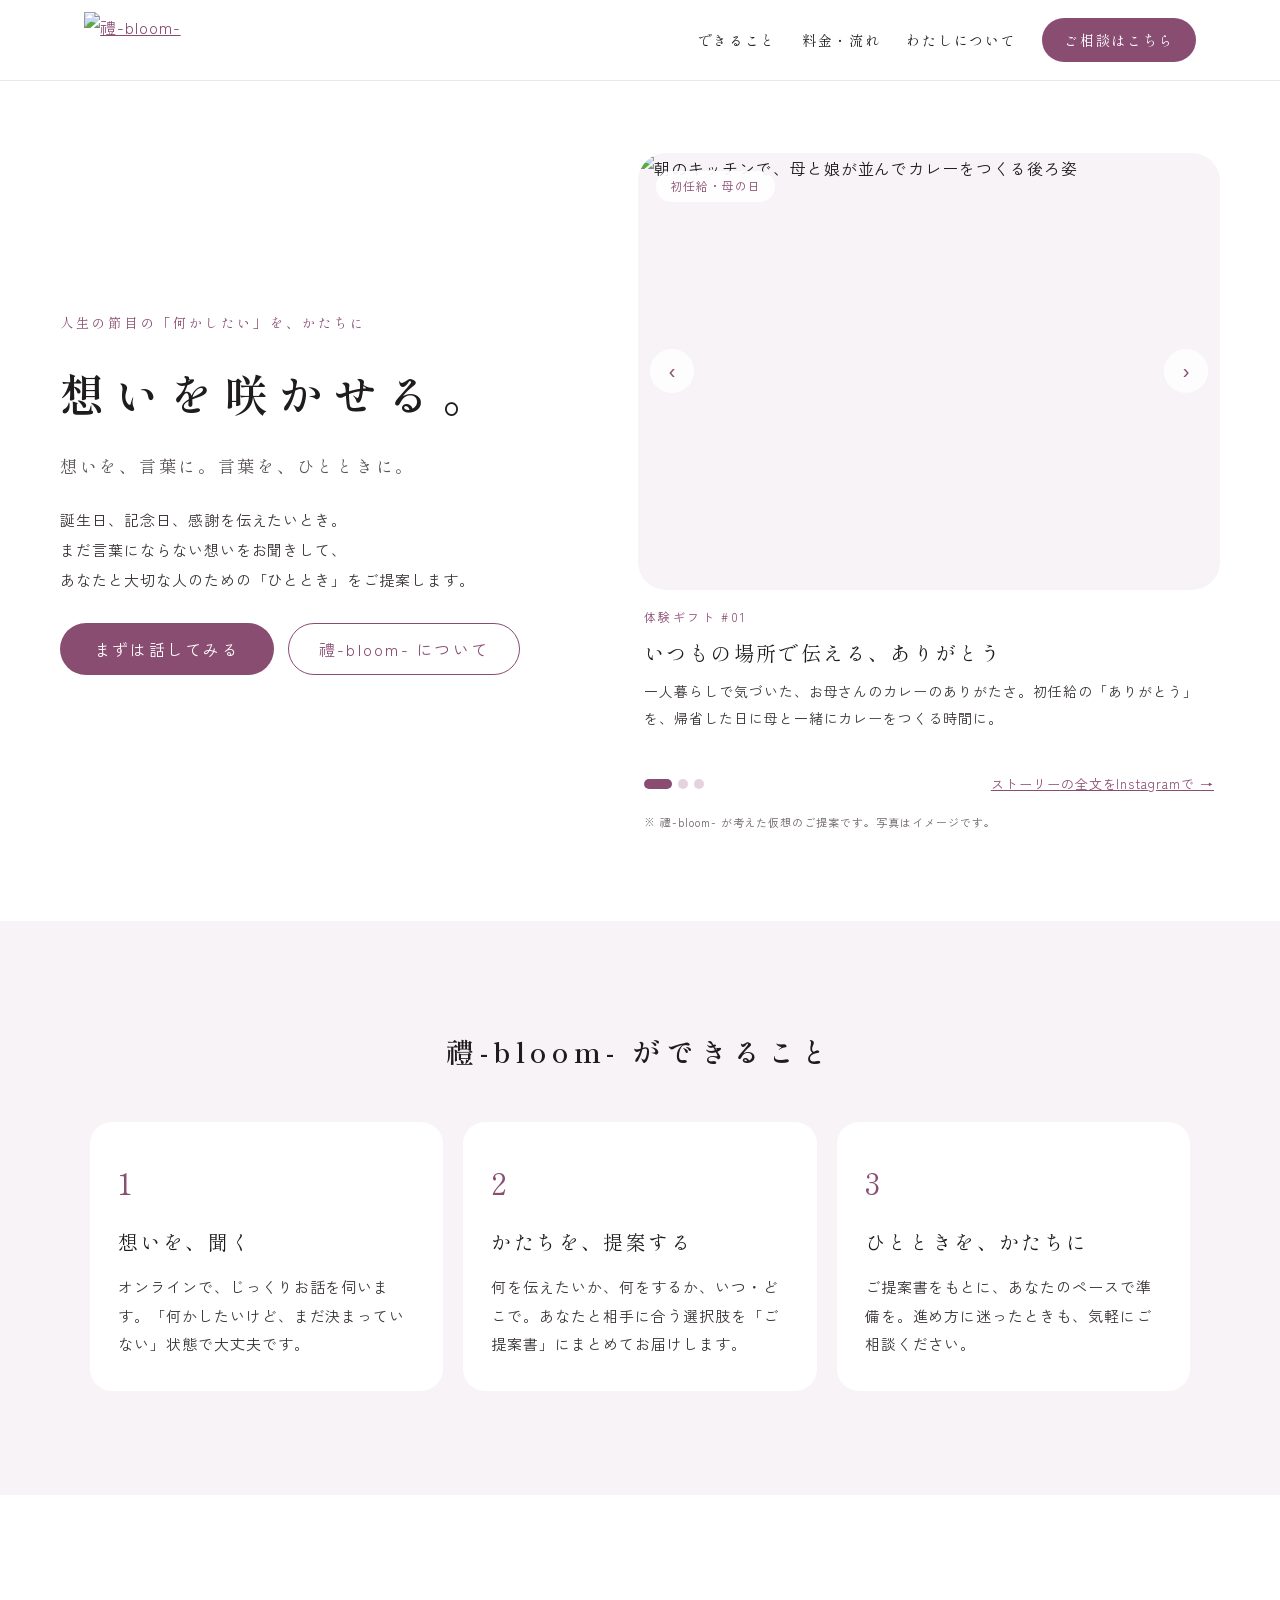
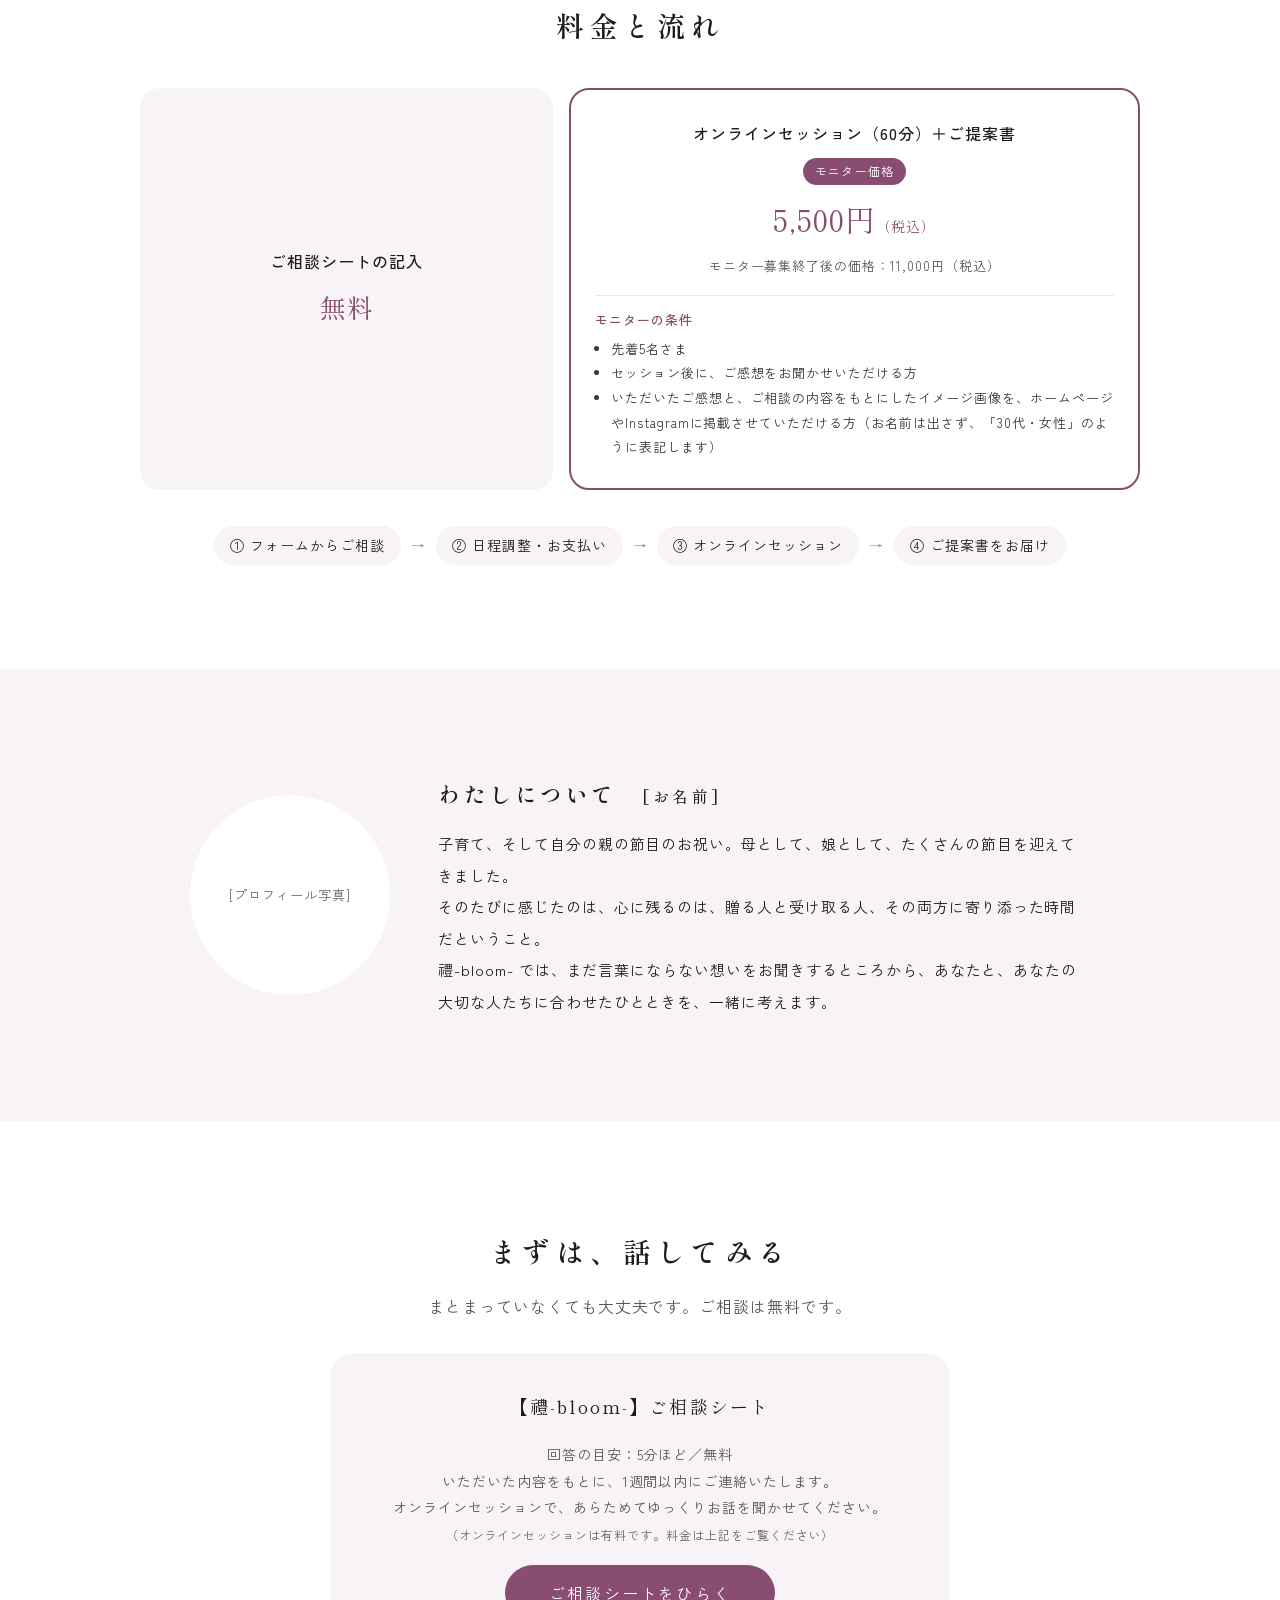
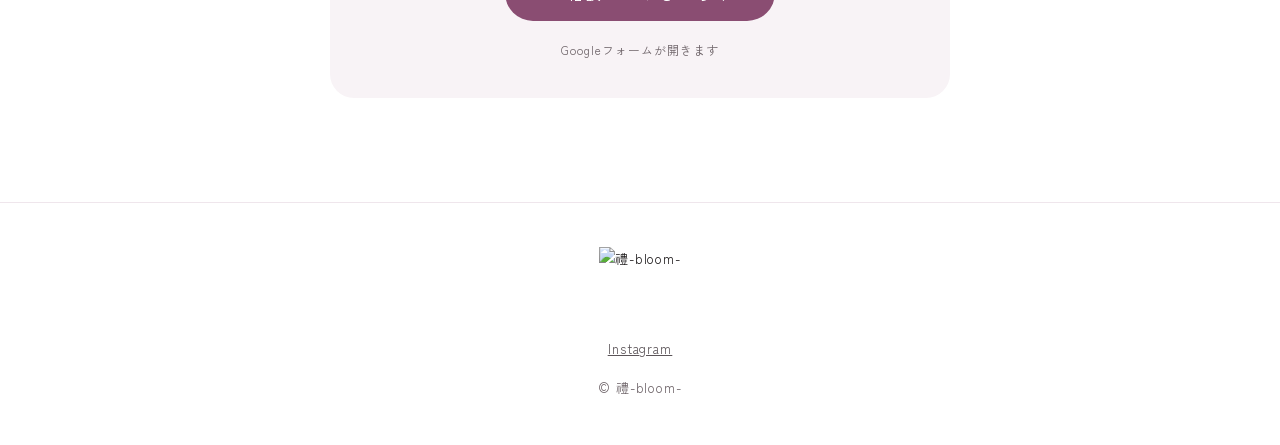
==== index.html @ 2787a394 "Add files via upload" ====
<!doctype html>
<html lang="ja">
<head>
<meta charset="utf-8">
<meta name="viewport" content="width=device-width, initial-scale=1">
<title>禮-bloom- | 想いを咲かせる。</title>
<meta name="description" content="人生の節目の「何かしたい」を、かたちに。まだ言葉にならない想いをお聞きして、あなたと大切な人のための「ひととき」をご提案します。">
<meta property="og:title" content="禮-bloom- | 想いを咲かせる。">
<meta property="og:description" content="人生の節目の「何かしたい」を、かたちに。">
<meta property="og:type" content="website">
<meta property="og:image" content="images/logo.png">
<link rel="icon" href="images/logo.png">
<link rel="preconnect" href="https://fonts.googleapis.com">
<link rel="preconnect" href="https://fonts.gstatic.com" crossorigin>
<link href="https://fonts.googleapis.com/css2?family=Shippori+Mincho:wght@500;600;700&family=Zen+Kaku+Gothic+New:wght@400;500&display=swap" rel="stylesheet">
<link rel="stylesheet" href="style.css">
</head>
<body>

<!-- Header -->
<header class="site-header">
  <div class="header-inner">
    <a href="#top" class="logo-link" aria-label="禮-bloom- トップへ"><img src="images/logo.png" alt="禮-bloom-" class="logo-header"></a>
    <nav class="main-nav" aria-label="メインメニュー">
      <a href="#what">できること</a>
      <a href="#price">料金・流れ</a>
      <a href="#about">わたしについて</a>
      <a href="#form" class="nav-cta">ご相談はこちら</a>
    </nav>
  </div>
</header>

<main>

<!-- 1 Hero -->
<section id="top" class="hero">
  <div class="hero-inner">
    <div class="hero-message">
      <p class="eyebrow">人生の節目の「何かしたい」を、かたちに</p>
      <h1>想いを咲かせる。</h1>
      <p class="hero-sub">想いを、言葉に。言葉を、ひとときに。</p>
      <p class="hero-text">誕生日、記念日、感謝を伝えたいとき。<br>まだ言葉にならない想いをお聞きして、<br>あなたと大切な人のための「ひととき」をご提案します。</p>
      <div class="hero-buttons">
        <a href="#form" class="btn btn-primary">まずは話してみる</a>
        <a href="#what" class="btn btn-outline">禮-bloom- について</a>
      </div>
    </div>

    <!-- Story carousel -->
    <div class="carousel" role="region" aria-roledescription="スライドショー" aria-label="仮想提案のストーリー">
      <div class="carousel-frame">
        <img src="images/story1-curry.jpg" alt="朝のキッチンで、母と娘が並んでカレーをつくる後ろ姿" class="slide is-active" aria-hidden="false">
        <img src="images/story2-fishing.jpg" alt="釣り場で並んで座る父と息子の後ろ姿" class="slide" aria-hidden="true">
        <img src="images/story3-garden.jpg" alt="庭で並んで苗を植える祖母と孫の手元" class="slide" aria-hidden="true">
        <span class="carousel-tag" id="carousel-tag"></span>
        <button type="button" class="carousel-btn carousel-prev" id="carousel-prev" aria-label="前のストーリー">‹</button>
        <button type="button" class="carousel-btn carousel-next" id="carousel-next" aria-label="次のストーリー">›</button>
      </div>
      <div class="carousel-caption" aria-live="polite">
        <p class="carousel-no" id="carousel-no"></p>
        <p class="carousel-title" id="carousel-title"></p>
        <p class="carousel-text" id="carousel-text"></p>
      </div>
      <div class="carousel-foot">
        <div class="carousel-dots" id="carousel-dots"></div>
        <a href="https://www.instagram.com/rei_bloom_/" target="_blank" rel="noopener">ストーリーの全文をInstagramで →</a>
      </div>
      <p class="carousel-note">※ 禮-bloom- が考えた仮想のご提案です。写真はイメージです。</p>
    </div>
  </div>
</section>

<!-- 2 What -->
<section id="what" class="section section-tint">
  <div class="container">
    <h2 class="section-title">禮-bloom- ができること</h2>
    <ol class="cards">
      <li class="card">
        <span class="card-no">1</span>
        <p class="card-title">想いを、聞く</p>
        <p>オンラインで、じっくりお話を伺います。「何かしたいけど、まだ決まっていない」状態で大丈夫です。</p>
      </li>
      <li class="card">
        <span class="card-no">2</span>
        <p class="card-title">かたちを、提案する</p>
        <p>何を伝えたいか、何をするか、いつ・どこで。あなたと相手に合う選択肢を「ご提案書」にまとめてお届けします。</p>
      </li>
      <li class="card">
        <span class="card-no">3</span>
        <p class="card-title">ひとときを、かたちに</p>
        <p>ご提案書をもとに、あなたのペースで準備を。進め方に迷ったときも、気軽にご相談ください。</p>
      </li>
    </ol>
  </div>
</section>

<!-- 3 Price & flow -->
<section id="price" class="section">
  <div class="container container-narrow">
    <h2 class="section-title">料金と流れ</h2>
    <div class="price-row">
      <div class="price-box price-free">
        <p class="price-name">ご相談シートの記入</p>
        <p class="price-amount">無料</p>
      </div>
      <div class="price-box price-main">
        <p class="price-name">オンラインセッション（60分）＋ご提案書</p>
        <p class="price-badge">モニター価格</p>
        <p class="price-amount">5,500円<span class="price-tax">（税込）</span></p>
        <p class="price-after">モニター募集終了後の価格：11,000円（税込）</p>
        <div class="price-terms">
          <p class="price-terms-title">モニターの条件</p>
          <ul>
            <li>先着5名さま</li>
            <li>セッション後に、ご感想をお聞かせいただける方</li>
            <li>いただいたご感想と、ご相談の内容をもとにしたイメージ画像を、ホームページやInstagramに掲載させていただける方（お名前は出さず、「30代・女性」のように表記します）</li>
          </ul>
        </div>
      </div>
    </div>
    <div class="flow">
      <span>① フォームからご相談</span><span class="flow-arrow" aria-hidden="true">→</span>
      <span>② 日程調整・お支払い</span><span class="flow-arrow" aria-hidden="true">→</span>
      <span>③ オンラインセッション</span><span class="flow-arrow" aria-hidden="true">→</span>
      <span>④ ご提案書をお届け</span>
    </div>
  </div>
</section>

<!-- 4 About -->
<section id="about" class="section section-tint">
  <div class="container container-about">
    <div class="profile-photo" role="img" aria-label="プロフィール写真">[プロフィール写真]</div>
    <div class="about-text">
      <h2>わたしについて　<span class="about-name">[お名前]</span></h2>
      <p>子育て、そして自分の親の節目のお祝い。母として、娘として、たくさんの節目を迎えてきました。<br>そのたびに感じたのは、心に残るのは、贈る人と受け取る人、その両方に寄り添った時間だということ。<br>禮-bloom- では、まだ言葉にならない想いをお聞きするところから、あなたと、あなたの大切な人たちに合わせたひとときを、一緒に考えます。</p>
    </div>
  </div>
</section>

<!-- 5 Form -->
<section id="form" class="section">
  <div class="container container-form">
    <div class="form-head">
      <h2 class="section-title">まずは、話してみる</h2>
      <p class="form-lead">まとまっていなくても大丈夫です。ご相談は無料です。</p>
    </div>
    <div class="form-box">
      <p class="form-box-title">【禮-bloom-】ご相談シート</p>
      <p class="form-box-text">回答の目安：5分ほど／無料<br>いただいた内容をもとに、1週間以内にご連絡いたします。<br>オンラインセッションで、あらためてゆっくりお話を聞かせてください。<br><span class="form-box-small">（オンラインセッションは有料です。料金は上記をご覧ください）</span></p>
      <a href="https://docs.google.com/forms/d/e/1FAIpQLScku2v5sn05pSU7Vfi2vdODWiv_Yur9OLWoHPgOCE2PfsYzQA/viewform" class="btn btn-primary btn-large" target="_blank" rel="noopener">ご相談シートをひらく</a>
      <p class="form-box-small">Googleフォームが開きます</p>
    </div>
  </div>
</section>

</main>

<!-- Footer -->
<footer class="site-footer">
  <div class="footer-inner">
    <img src="images/logo.png" alt="禮-bloom-" class="logo-footer">
    <div class="footer-links">
      <a href="https://www.instagram.com/rei_bloom_/" target="_blank" rel="noopener">Instagram</a>
      <!-- 公開前に追加：特定商取引法に基づく表記 / プライバシーポリシー -->
    </div>
    <p class="copyright">© 禮-bloom-</p>
  </div>
</footer>

<script src="script.js"></script>
</body>
</html>
---- style.css ----
*,*::before,*::after{box-sizing:border-box}
html{scroll-behavior:smooth}
body{margin:0;background:#fff;color:#1F1C1D;font-family:'Zen Kaku Gothic New',sans-serif;font-size:16px;line-height:1.9;letter-spacing:.06em}
img{max-width:100%}
a{color:#8A4D72}
a:hover{color:#6B3857}
.serif,h1,h2,.nav-serif{font-family:'Shippori Mincho',serif}

/* header */
.site-header{border-bottom:1px solid #EFE6EC;background:#fff;position:sticky;top:0;z-index:10}
.header-inner{max-width:1160px;margin:0 auto;padding:12px 24px;display:flex;flex-wrap:wrap;align-items:center;justify-content:space-between;gap:16px}
.logo-link{display:inline-flex;align-items:center;min-height:44px}
.logo-header{height:56px;width:auto;display:block}
.main-nav{display:flex;flex-wrap:wrap;align-items:center;gap:8px 26px;font-family:'Shippori Mincho',serif;font-size:14px;letter-spacing:.12em}
.main-nav a{color:#1F1C1D;text-decoration:none}
.main-nav a:hover{color:#8A4D72}
.main-nav .nav-cta{display:inline-flex;align-items:center;min-height:44px;padding:0 22px;border-radius:999px;background:#8A4D72;color:#fff}
.main-nav .nav-cta:hover{background:#6B3857;color:#fff}
section[id]{scroll-margin-top:90px}

/* buttons */
.btn{display:inline-flex;align-items:center;justify-content:center;text-decoration:none;letter-spacing:.14em;border-radius:999px;min-height:52px}
.btn-primary{padding:0 34px;background:#8A4D72;color:#fff}
.btn-primary:hover{background:#6B3857;color:#fff}
.btn-outline{padding:0 30px;border:1px solid #8A4D72;color:#8A4D72}
.btn-outline:hover{background:#F8F3F6}
.btn-large{min-height:56px;padding:0 44px}

/* hero */
.hero{padding:72px 24px 88px;background:#fff;overflow:hidden}
.hero-inner{max-width:1160px;margin:0 auto;display:flex;flex-wrap:wrap;align-items:center;gap:56px}
.hero-message{flex:1 1 400px;min-width:0;display:flex;flex-direction:column;gap:22px}
.eyebrow{margin:0;font-family:'Shippori Mincho',serif;font-size:13px;letter-spacing:.24em;color:#8A4D72}
.hero h1{margin:0;font-weight:600;font-size:44px;line-height:1.6;letter-spacing:.24em}
.hero-sub{margin:0;font-family:'Shippori Mincho',serif;font-size:17px;letter-spacing:.16em;color:#5B5458}
.hero-text{margin:0;font-size:15px;line-height:2;color:#3A3436}
.hero-buttons{display:flex;flex-wrap:wrap;gap:14px;margin-top:6px}

/* carousel */
.carousel{flex:1 1 460px;min-width:0;display:flex;flex-direction:column;gap:16px}
.carousel-frame{position:relative;width:100%;aspect-ratio:4/3;border-radius:28px;overflow:hidden;background:#F8F3F6}
.slide{position:absolute;inset:0;width:100%;height:100%;object-fit:cover;opacity:0;transition:opacity 1s ease}
.slide.is-active{opacity:1}
.carousel-tag{position:absolute;left:18px;top:18px;padding:4px 14px;border-radius:999px;background:rgba(255,255,255,.92);font-size:12px;color:#8A4D72}
.carousel-btn{position:absolute;top:50%;transform:translateY(-50%);width:44px;height:44px;border-radius:50%;border:0;background:rgba(255,255,255,.85);color:#8A4D72;font-size:20px;cursor:pointer}
.carousel-btn:hover{background:#fff}
.carousel-prev{left:12px}
.carousel-next{right:12px}
.carousel-caption{min-height:150px;display:flex;flex-direction:column;gap:6px;padding:0 6px}
.carousel-caption p{margin:0}
.carousel-no{font-size:12px;letter-spacing:.2em;color:#8A4D72}
.carousel-title{font-family:'Shippori Mincho',serif;font-size:20px;letter-spacing:.12em}
.carousel-text{font-size:14px;line-height:1.9;color:#3A3436}
.carousel-foot{display:flex;align-items:center;justify-content:space-between;gap:12px;padding:0 6px;flex-wrap:wrap}
.carousel-foot a{font-size:13px}
.carousel-dots{display:flex;gap:6px}
.carousel-dots button{width:10px;height:10px;border:0;padding:0;border-radius:999px;cursor:pointer;transition:width .4s;background:#E4D3DE}
.carousel-dots button.is-active{width:28px;background:#8A4D72}
.carousel-note{margin:0;padding:0 6px;font-size:11px;color:#6E6469}

/* sections */
.section{padding:104px 24px}
.section-tint{background:#F8F3F6}
.container{max-width:1100px;margin:0 auto;display:flex;flex-direction:column;gap:44px}
.container-narrow{max-width:1000px;gap:36px}
.section-title{margin:0;text-align:center;font-family:'Shippori Mincho',serif;font-weight:600;font-size:28px;letter-spacing:.2em}

/* cards */
.cards{margin:0;padding:0;list-style:none;display:flex;flex-wrap:wrap;gap:20px}
.card{flex:1 1 280px;min-width:0;background:#fff;border-radius:22px;padding:32px 28px;display:flex;flex-direction:column;gap:12px}
.card p{margin:0;font-size:15px;color:#3A3436}
.card-no{font-family:'Shippori Mincho',serif;font-size:30px;color:#8A4D72}
.card .card-title{font-family:'Shippori Mincho',serif;font-size:20px;letter-spacing:.12em;color:#1F1C1D}

/* price */
.price-row{display:flex;flex-wrap:wrap;gap:16px;align-items:stretch}
.price-box{min-width:0;border-radius:20px;padding:28px 24px;text-align:center;display:flex;flex-direction:column;gap:6px}
.price-box p{margin:0}
.price-free{flex:1 1 220px;background:#F8F3F6;justify-content:center}
.price-main{flex:1.4 1 300px;background:#fff;border:2px solid #8A4D72}
.price-name{font-weight:500}
.price-amount{font-family:'Shippori Mincho',serif;font-size:26px;color:#8A4D72}
.price-main .price-amount{font-size:30px}
.price-tax{font-size:14px}
.price-badge{align-self:center;margin-top:4px!important;padding:2px 12px;border-radius:999px;background:#8A4D72;color:#fff;font-size:12px;letter-spacing:.1em}
.price-after{font-size:13px;color:#5B5458}
.price-terms{margin-top:10px;padding-top:12px;border-top:1px solid #EFE6EC;text-align:left;font-size:13px;color:#3A3436}
.price-terms-title{margin:0 0 4px!important;font-weight:500;color:#8A4D72}
.price-terms ul{margin:0;padding-left:1.2em}
.flow{display:flex;flex-wrap:wrap;justify-content:center;align-items:center;gap:8px 10px;font-size:14px}
.flow span:not(.flow-arrow){padding:6px 16px;border-radius:999px;background:#F8F3F6}
.flow-arrow{color:#CC88B0}

/* about */
.container-about{max-width:900px;flex-direction:row;flex-wrap:wrap;gap:48px;align-items:center}
.profile-photo{flex:0 0 200px;height:200px;border-radius:50%;background:#fff;display:flex;align-items:center;justify-content:center;font-size:13px;color:#6E6469;margin:0 auto;overflow:hidden}
.profile-photo img{width:100%;height:100%;object-fit:cover}
.about-text{flex:1 1 400px;min-width:0;display:flex;flex-direction:column;gap:14px}
.about-text h2{margin:0;font-family:'Shippori Mincho',serif;font-weight:600;font-size:22px;letter-spacing:.16em}
.about-name{font-size:16px;font-weight:500}
.about-text p{margin:0;font-size:15px;line-height:2.1}

/* form */
.container-form{max-width:620px;gap:32px}
.form-head{display:flex;flex-direction:column;align-items:center;gap:12px;text-align:center}
.form-lead{margin:0;color:#5B5458}
.form-box{background:#F8F3F6;border-radius:24px;padding:36px 32px;display:flex;flex-direction:column;align-items:center;gap:18px;text-align:center}
.form-box p{margin:0}
.form-box-title{font-family:'Shippori Mincho',serif;font-size:18px;letter-spacing:.12em}
.form-box-text{font-size:14px;color:#5B5458}
.form-box-small{font-size:12px;color:#6E6469}

/* footer */
.site-footer{border-top:1px solid #EFE6EC;padding:44px 24px}
.footer-inner{max-width:1120px;margin:0 auto;display:flex;flex-direction:column;align-items:center;gap:14px;font-size:13px;text-align:center}
.logo-footer{height:76px;width:auto}
.footer-links{display:flex;flex-wrap:wrap;justify-content:center;gap:8px 24px}
.footer-links a{color:#5B5458}
.copyright{margin:0;color:#6E6469}

/* mobile */
@media (max-width:640px){
  .hero{padding:48px 20px 64px}
  .hero h1{font-size:34px;letter-spacing:.18em}
  .section{padding:72px 20px}
  .section-title{font-size:24px}
  .header-inner{padding:10px 16px}
  .logo-header{height:44px}
  .main-nav{gap:6px 16px;font-size:13px}
  .main-nav .nav-cta{padding:0 16px}
  .form-box{padding:28px 20px}
  .container-about{gap:28px}
}

@media (prefers-reduced-motion:reduce){
  html{scroll-behavior:auto}
  .slide,.carousel-dots button{transition:none}
}
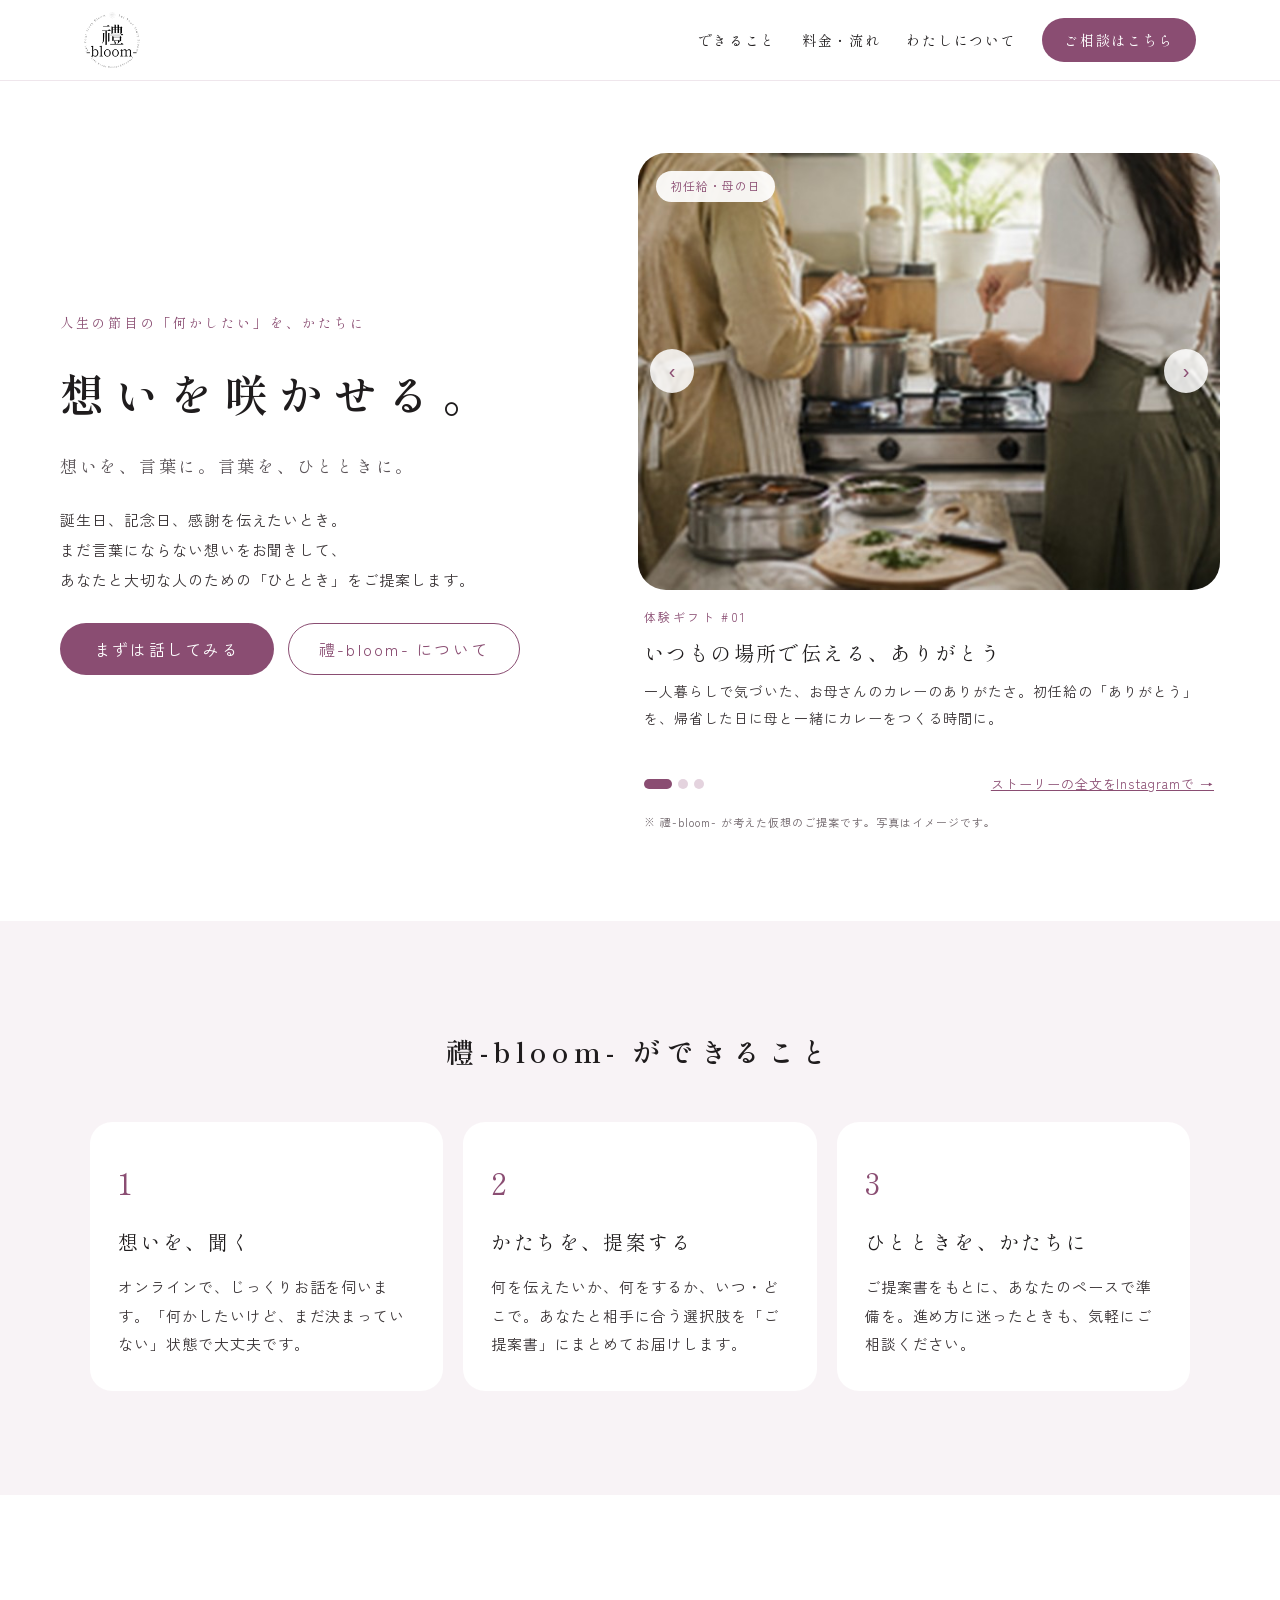
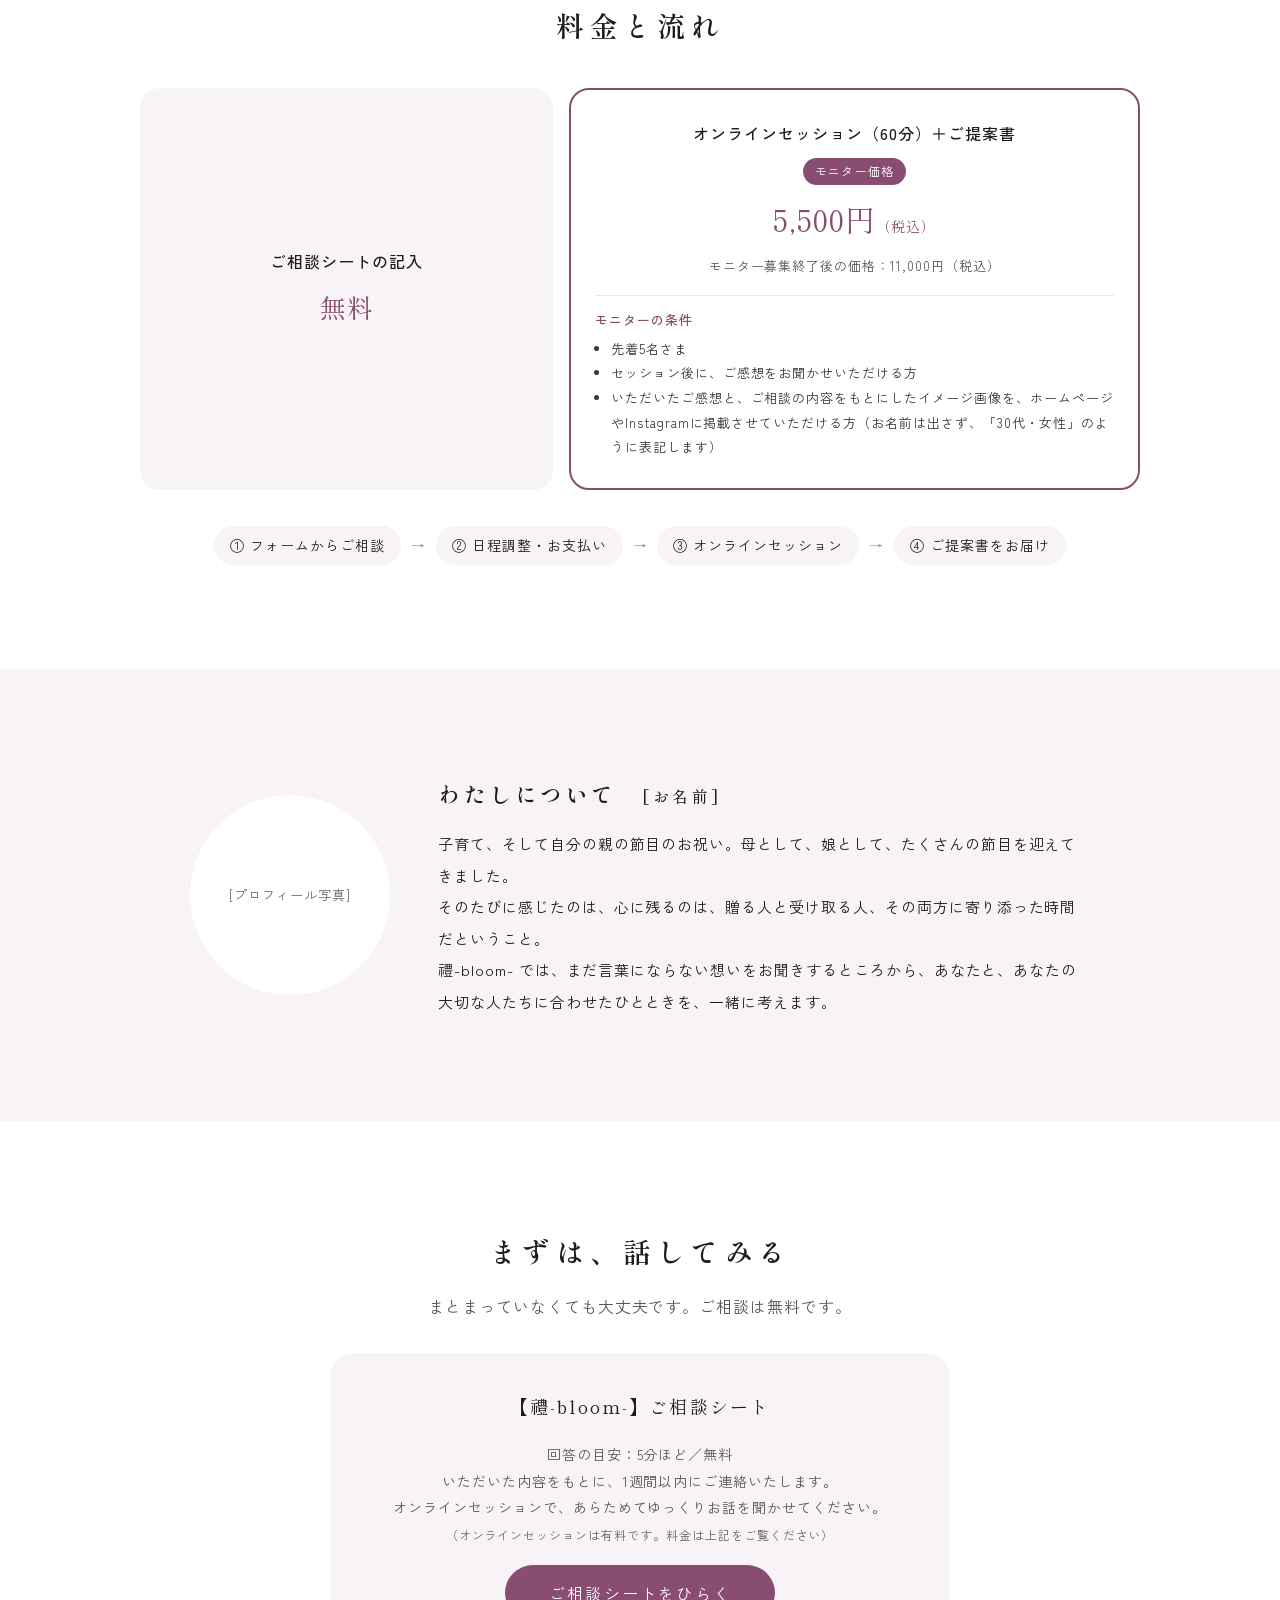
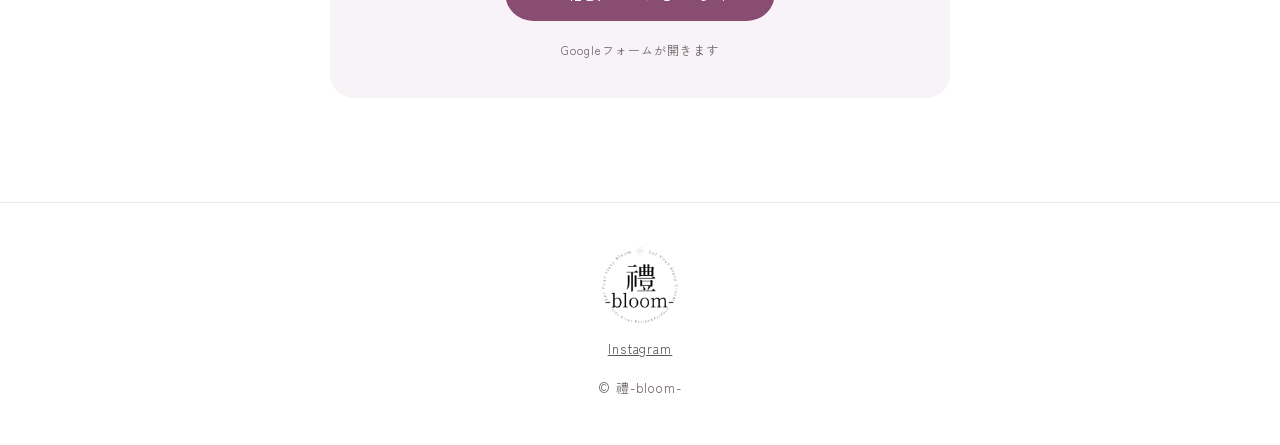
==== commit ef18a70e: "Add files via upload" ====
--- a/index.html
+++ b/index.html
@@ -8,8 +8,8 @@
 <meta property="og:title" content="禮-bloom- | 想いを咲かせる。">
 <meta property="og:description" content="人生の節目の「何かしたい」を、かたちに。">
 <meta property="og:type" content="website">
-<meta property="og:image" content="images/logo.png">
-<link rel="icon" href="images/logo.png">
+<meta property="og:image" content="logo.png">
+<link rel="icon" href="logo.png">
 <link rel="preconnect" href="https://fonts.googleapis.com">
 <link rel="preconnect" href="https://fonts.gstatic.com" crossorigin>
 <link href="https://fonts.googleapis.com/css2?family=Shippori+Mincho:wght@500;600;700&family=Zen+Kaku+Gothic+New:wght@400;500&display=swap" rel="stylesheet">
@@ -20,7 +20,7 @@
 <!-- Header -->
 <header class="site-header">
   <div class="header-inner">
-    <a href="#top" class="logo-link" aria-label="禮-bloom- トップへ"><img src="images/logo.png" alt="禮-bloom-" class="logo-header"></a>
+    <a href="#top" class="logo-link" aria-label="禮-bloom- トップへ"><img src="logo.png" alt="禮-bloom-" class="logo-header"></a>
     <nav class="main-nav" aria-label="メインメニュー">
       <a href="#what">できること</a>
       <a href="#price">料金・流れ</a>
@@ -49,9 +49,9 @@
     <!-- Story carousel -->
     <div class="carousel" role="region" aria-roledescription="スライドショー" aria-label="仮想提案のストーリー">
       <div class="carousel-frame">
-        <img src="images/story1-curry.jpg" alt="朝のキッチンで、母と娘が並んでカレーをつくる後ろ姿" class="slide is-active" aria-hidden="false">
-        <img src="images/story2-fishing.jpg" alt="釣り場で並んで座る父と息子の後ろ姿" class="slide" aria-hidden="true">
-        <img src="images/story3-garden.jpg" alt="庭で並んで苗を植える祖母と孫の手元" class="slide" aria-hidden="true">
+        <img src="story1-curry.jpg" alt="朝のキッチンで、母と娘が並んでカレーをつくる後ろ姿" class="slide is-active" aria-hidden="false">
+        <img src="story2-fishing.jpg" alt="釣り場で並んで座る父と息子の後ろ姿" class="slide" aria-hidden="true">
+        <img src="story3-garden.jpg" alt="庭で並んで苗を植える祖母と孫の手元" class="slide" aria-hidden="true">
         <span class="carousel-tag" id="carousel-tag"></span>
         <button type="button" class="carousel-btn carousel-prev" id="carousel-prev" aria-label="前のストーリー">‹</button>
         <button type="button" class="carousel-btn carousel-next" id="carousel-next" aria-label="次のストーリー">›</button>
@@ -159,7 +159,7 @@
 <!-- Footer -->
 <footer class="site-footer">
   <div class="footer-inner">
-    <img src="images/logo.png" alt="禮-bloom-" class="logo-footer">
+    <img src="logo.png" alt="禮-bloom-" class="logo-footer">
     <div class="footer-links">
       <a href="https://www.instagram.com/rei_bloom_/" target="_blank" rel="noopener">Instagram</a>
       <!-- 公開前に追加：特定商取引法に基づく表記 / プライバシーポリシー -->
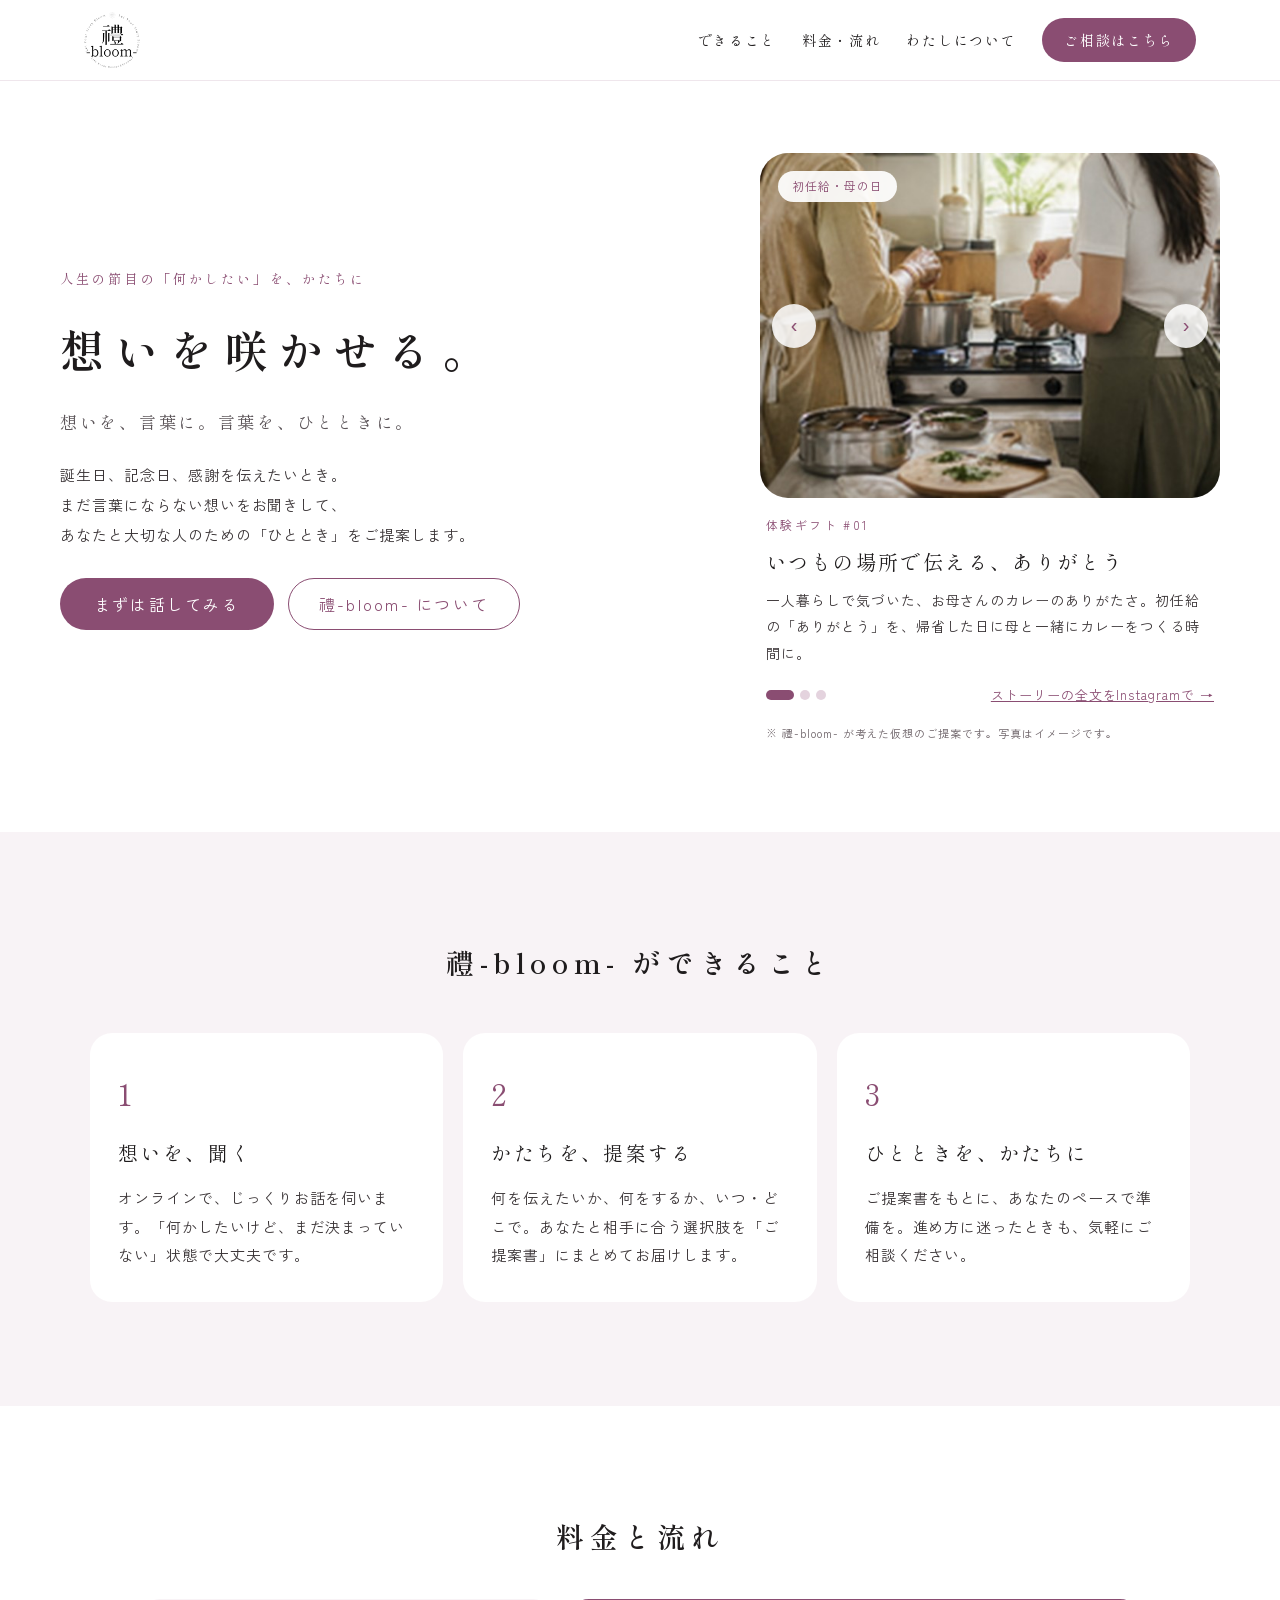
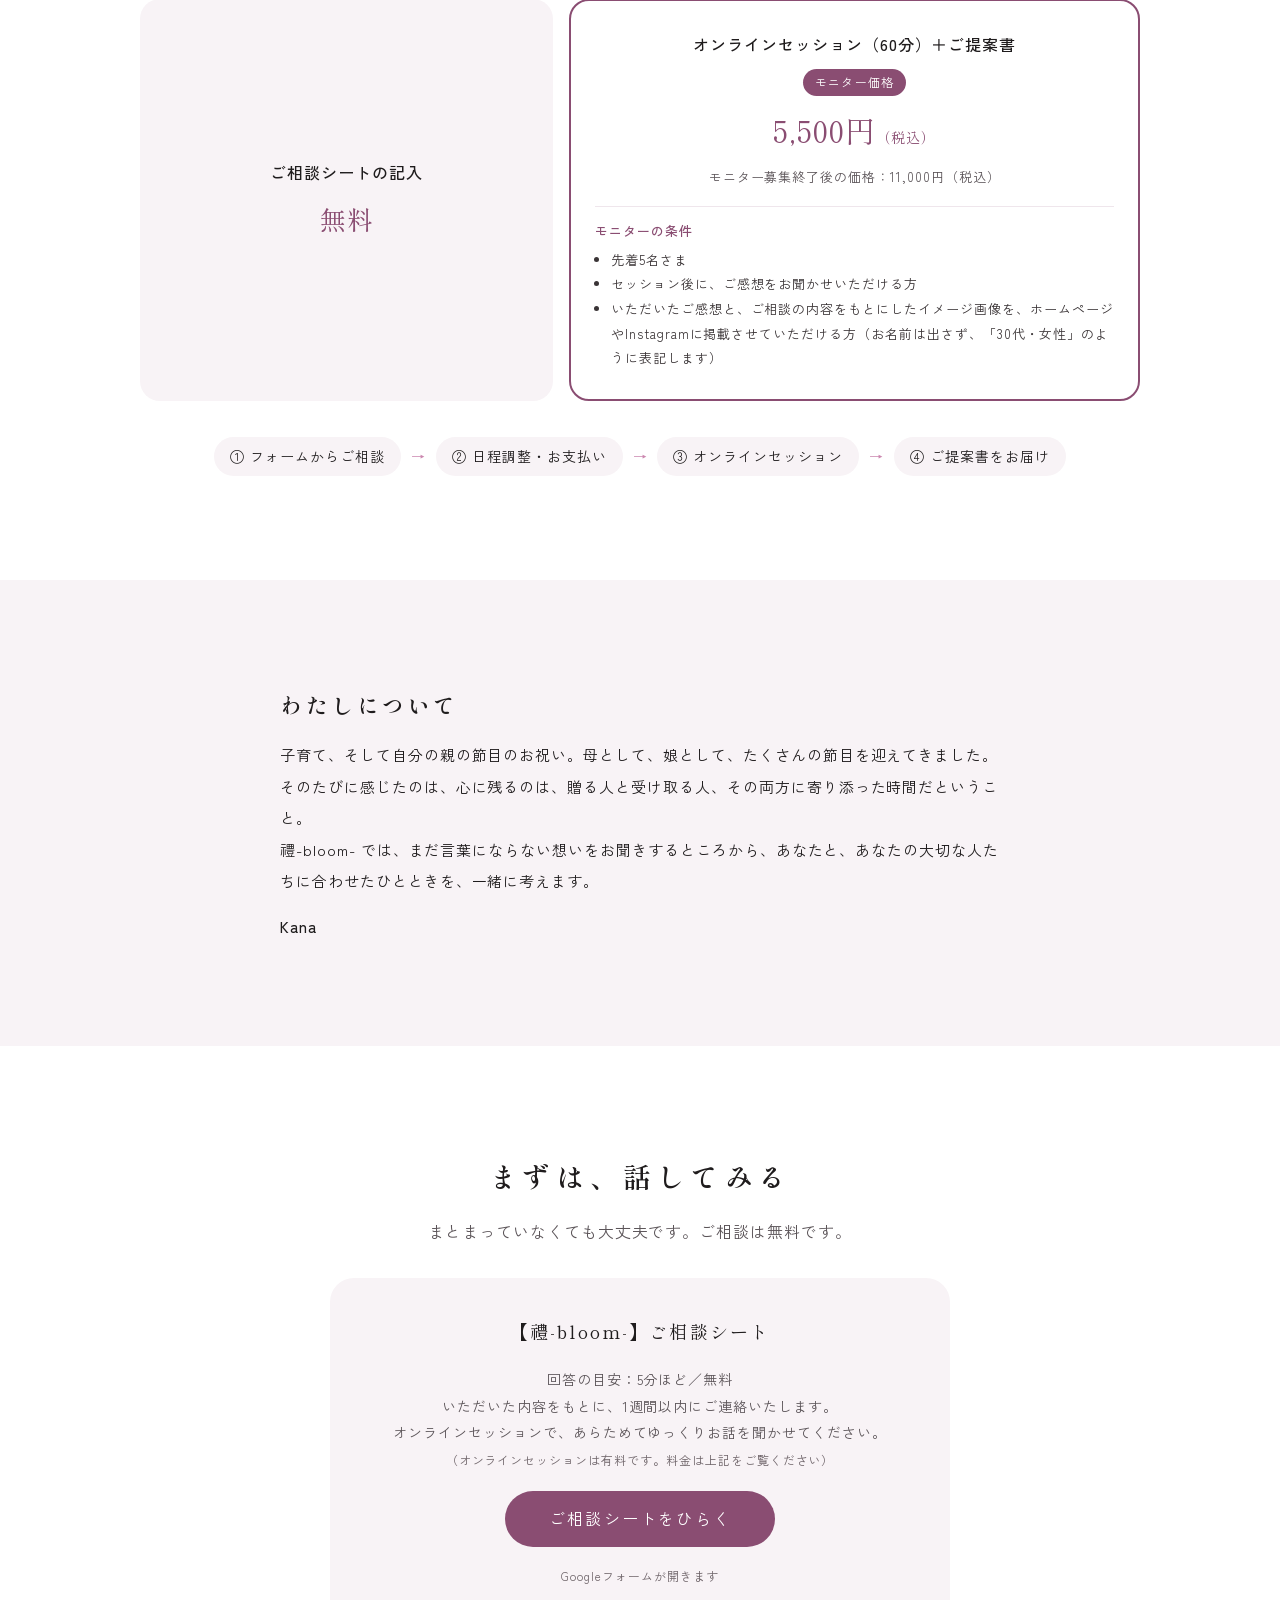
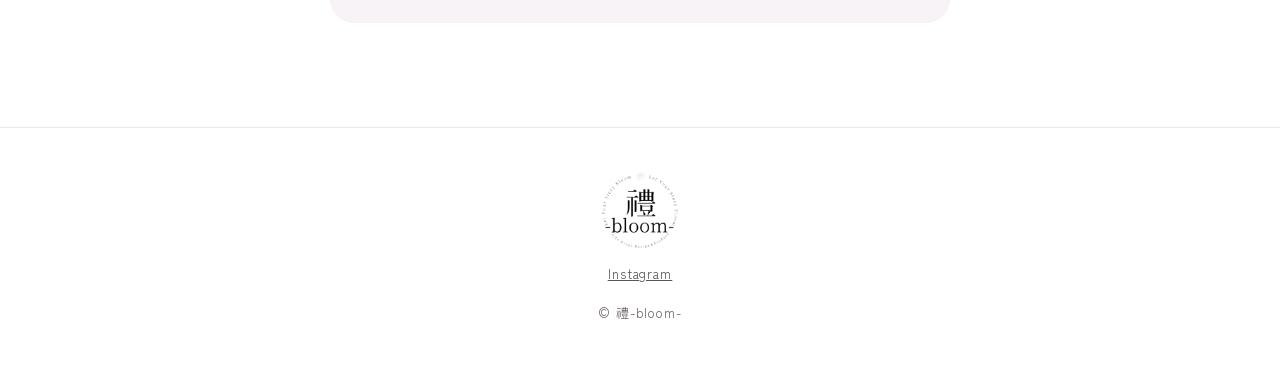
==== commit 8fb023f5: "Add files via upload" ====
--- a/index.html
+++ b/index.html
@@ -3,6 +3,7 @@
 <head>
 <meta charset="utf-8">
 <meta name="viewport" content="width=device-width, initial-scale=1">
+<meta name="robots" content="noindex, nofollow">
 <title>禮-bloom- | 想いを咲かせる。</title>
 <meta name="description" content="人生の節目の「何かしたい」を、かたちに。まだ言葉にならない想いをお聞きして、あなたと大切な人のための「ひととき」をご提案します。">
 <meta property="og:title" content="禮-bloom- | 想いを咲かせる。">
@@ -130,10 +131,10 @@
 <!-- 4 About -->
 <section id="about" class="section section-tint">
   <div class="container container-about">
-    <div class="profile-photo" role="img" aria-label="プロフィール写真">[プロフィール写真]</div>
     <div class="about-text">
-      <h2>わたしについて　<span class="about-name">[お名前]</span></h2>
+      <h2>わたしについて</h2>
       <p>子育て、そして自分の親の節目のお祝い。母として、娘として、たくさんの節目を迎えてきました。<br>そのたびに感じたのは、心に残るのは、贈る人と受け取る人、その両方に寄り添った時間だということ。<br>禮-bloom- では、まだ言葉にならない想いをお聞きするところから、あなたと、あなたの大切な人たちに合わせたひとときを、一緒に考えます。</p>
+      <p class="about-name">Kana</p>
     </div>
   </div>
 </section>
--- a/style.css
+++ b/style.css
@@ -37,7 +37,7 @@
 .hero-buttons{display:flex;flex-wrap:wrap;gap:14px;margin-top:6px}
 
 /* carousel */
-.carousel{flex:1 1 460px;min-width:0;display:flex;flex-direction:column;gap:16px}
+.carousel{flex:1 1 400px;max-width:460px;min-width:0;display:flex;flex-direction:column;gap:16px}
 .carousel-frame{position:relative;width:100%;aspect-ratio:4/3;border-radius:28px;overflow:hidden;background:#F8F3F6}
 .slide{position:absolute;inset:0;width:100%;height:100%;object-fit:cover;opacity:0;transition:opacity 1s ease}
 .slide.is-active{opacity:1}
@@ -95,7 +95,7 @@
 .container-about{max-width:900px;flex-direction:row;flex-wrap:wrap;gap:48px;align-items:center}
 .profile-photo{flex:0 0 200px;height:200px;border-radius:50%;background:#fff;display:flex;align-items:center;justify-content:center;font-size:13px;color:#6E6469;margin:0 auto;overflow:hidden}
 .profile-photo img{width:100%;height:100%;object-fit:cover}
-.about-text{flex:1 1 400px;min-width:0;display:flex;flex-direction:column;gap:14px}
+.about-text{flex:1 1 400px;max-width:720px;margin:0 auto;min-width:0;display:flex;flex-direction:column;gap:14px}
 .about-text h2{margin:0;font-family:'Shippori Mincho',serif;font-weight:600;font-size:22px;letter-spacing:.16em}
 .about-name{font-size:16px;font-weight:500}
 .about-text p{margin:0;font-size:15px;line-height:2.1}
